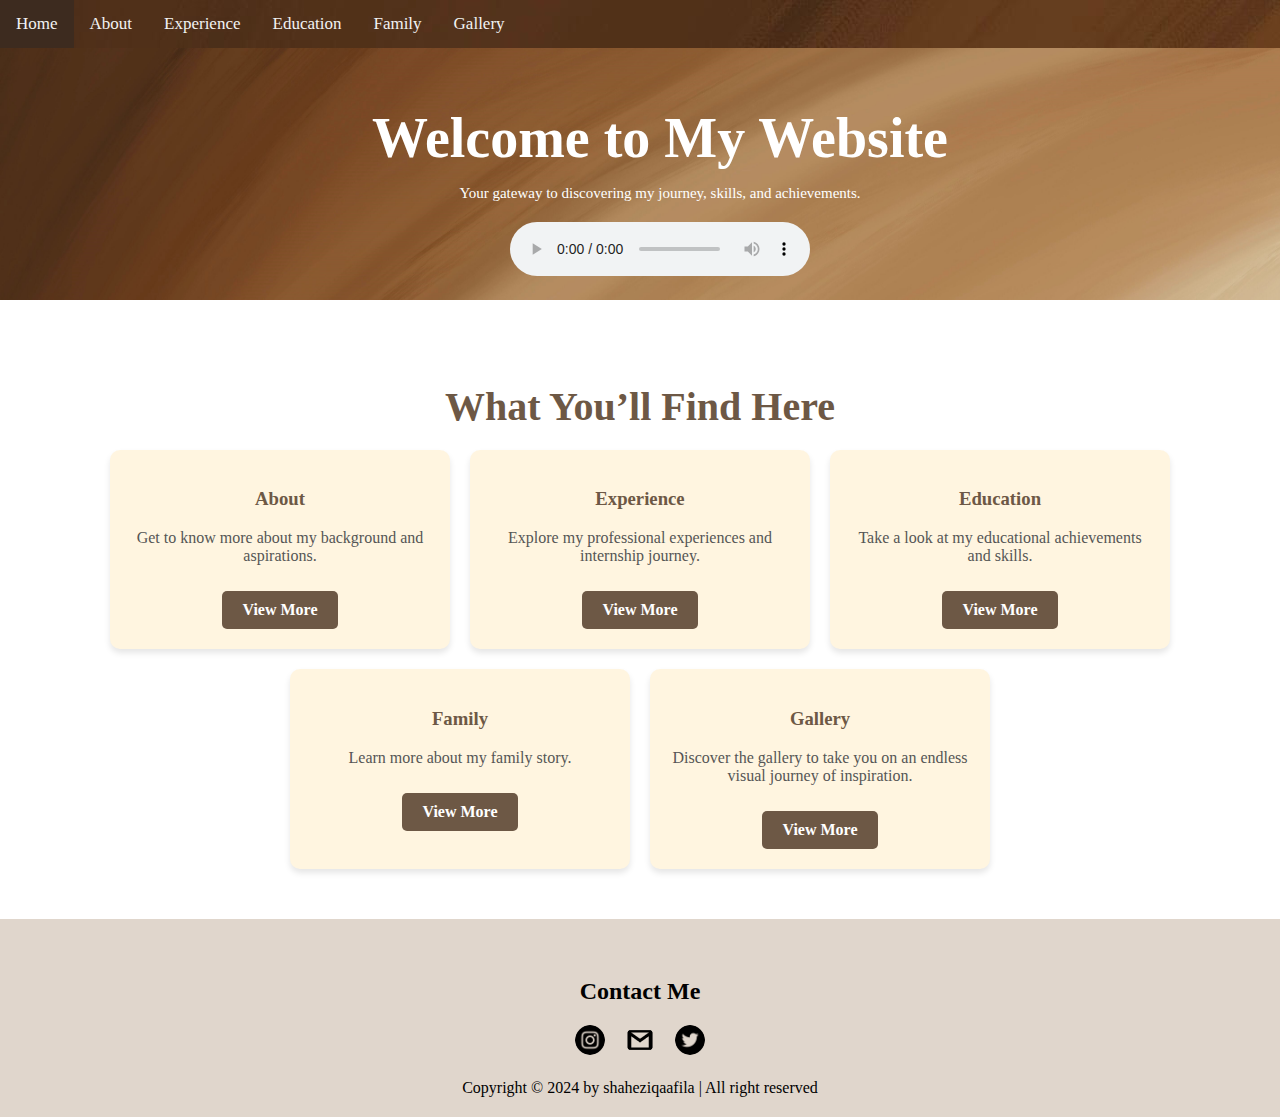
==== index.html @ 93240d4e "Add files via upload" ====
<!DOCTYPE html>
<head>
    <title>Home</title>
<style>
   
    body {
        font-family: "Times New Roman", Times, serif;
        margin: 0;
        padding: 0;
    }

    .bg-img {
        background-image: url("wp.jpg");
        width: 100%;
        padding: 20px;
        min-height:70px; 
        background-position: top;
        background-repeat: no-repeat;
        background-size: cover;
        display: flex;
        justify-content: center;
        align-items: center;
        color: white;
        text-align: center;
        overflow: hidden;
        position: relative;
    }

    .bg-img h1 {
        font-size: 3.5em;
        margin-bottom: 10px;
        animation: slideIn 1.5s ease-in-out;
    }

    .bg-img p {
        font-size: 15px;
        margin-bottom: 20px;
        animation: fadeIn 2s ease-in-out;
    }

    .bg-img a {
        padding: 10px 20px;
        color: white;
        background-color: #6d5845;
        text-decoration: none;
        border-radius: 5px;
        font-weight: bold;
        transition: background-color 0.3s ease;
        animation: bounceIn 2.5s ease-in-out;
    }

    .bg-img a:hover {
        background-color: #3D2B1F;
    }

    @keyframes slideIn {
        from {
            transform: translateY(-50px);
            opacity: 0;
        }
        to {
            transform: translateY(0);
            opacity: 1;
        }
    }

    @keyframes fadeIn {
        from {
            opacity: 0;
        }
        to {
            opacity: 1;
        }
    }

    @keyframes bounceIn {
        0% {
            transform: scale(0.9);
            opacity: 0;
        }
        60% {
            transform: scale(1.05);
            opacity: 1;
        }
        100% {
            transform: scale(1);
        }
    }

    .topnav {
        overflow: hidden;
        background navigation: shadow;
        background-image: url("wp.jpg");

        top: 0;
        z-index: 10;
    }

    .topnav a {
        float: left;
        color: #f2f2f2;
        text-align: center;
        padding: 14px 16px;
        text-decoration: none;
        font-size: 17px;
        
        gap: 20px;
    }

    .topnav a:hover {
        background-color: #3D2B1F;
    }

    .section {
        padding: 50px 20px;
        text-align: center;
    }

    .section h2 {
        font-size: 2.5em;
        color: #6d5845;
        margin-bottom: 20px;
    }

    .audio{
	align-audio: center;
	background-color: #3D2B1F;
	}

    .cards {
        display: flex;
        justify-content: center;
        flex-wrap: wrap;
        gap: 20px;
    }

    .card {
        background-color: #FFF5E0;
        width: 300px;
        padding: 20px;
        box-shadow: 0 4px 6px rgba(0, 0, 0, 0.1);
        border-radius: 10px;
        text-align: center;
        animation: slideIn 1.5s ease-in-out;
    }

    .card h3 {
        color: #6d5845;
    }

    .card p {
        color: #555;
    }

    .card a {
        display: inline-block;
        margin-top: 10px;
        padding: 10px 20px;
        background-color: #6d5845;
        color: white;
        text-decoration: none;
        border-radius: 5px;
        font-weight: bold;
    }

    .card a:hover {
        background-color: #3D2B1F;
    }

    footer {
        background-color: #e0d6cc;
        color: #010101;
        padding: 20px;
        text-align: center;
    }

    .footer {
        max-width: 1200px;
        margin: 0 auto;
        padding: 20px;
    }

    .social-media {
        display: flex;
        justify-content: center;
        align-items: center;
        margin-top: 20px;
    }

    .social-media a {
        margin: 0 10px;
    }

    .social-media img {
        width: 30px;
        height: 30px;
        border-radius: 50%;
    }
</style>
<body>

    <div class="topnav">
        <a href="index.html">Home</a>
        <a href="about.html">About</a>
        <a href="experience.html">Experience</a>
        <a href="education.html">Education</a>
	<a href="family.html">Family</a>
        <a href="gallery.html">Gallery</a>
    </div>

    <div class="bg-img">
        <div>
            <h1>Welcome to My Website</h1>
            <p>Your gateway to discovering my journey, skills, and achievements.</p>
    <audio controls>
  	    <source src="pov.mp3" type="audio/mpeg">
	    Your browser does not support the audio element.
     </audio>

        </div>
    </div>

	
    <div class="section">
        <h2>What You’ll Find Here</h2>

        <div class="cards">
            <div class="card">
                <h3>About</h3>
                <p>Get to know more about my background and aspirations.</p>
                <a href="about.html">View More</a>
            </div>

            <div class="card">
                <h3>Experience</h3>
                <p>Explore my professional experiences and internship journey.</p>
                <a href="experience.html">View More</a>
            </div>

            <div class="card">
                <h3>Education</h3>
                <p>Take a look at my educational achievements and skills.</p>
                <a href="education.html">View More</a>
            </div>

	 <div class="card">
                <h3>Family</h3>
                <p>Learn more about my family story.</p>
                <a href="family.html">View More</a>

            </div>

	<div class="card">
                <h3>Gallery</h3>
                <p>Discover the gallery to take you on an endless visual journey of inspiration.</p>
                <a href="gallery.html">View More</a>

            </div>
        </div>
    </div>

    <footer>
        <div class="footer">
            <h2>Contact Me</h2>
            <div class="social-media">
                <a href="https://www.instagram.com/shaheziqaafila/" target="_blank">
                    <img src="instagram.png" alt="Instagram">
                </a>
                <a href="https://mail.google.com/mail/u/0/#inbox" target="_blank">
                    <img src="mail logo.png" alt="Email">
                </a>
                <a href="https://x.com/shaheziqaafila" target="_blank">
                    <img src="twitter.png" alt="Twitter">
                </a>
            </div>
        </div>
        Copyright &copy; 2024 by shaheziqaafila | All right reserved
    </footer>
</body>
</html>
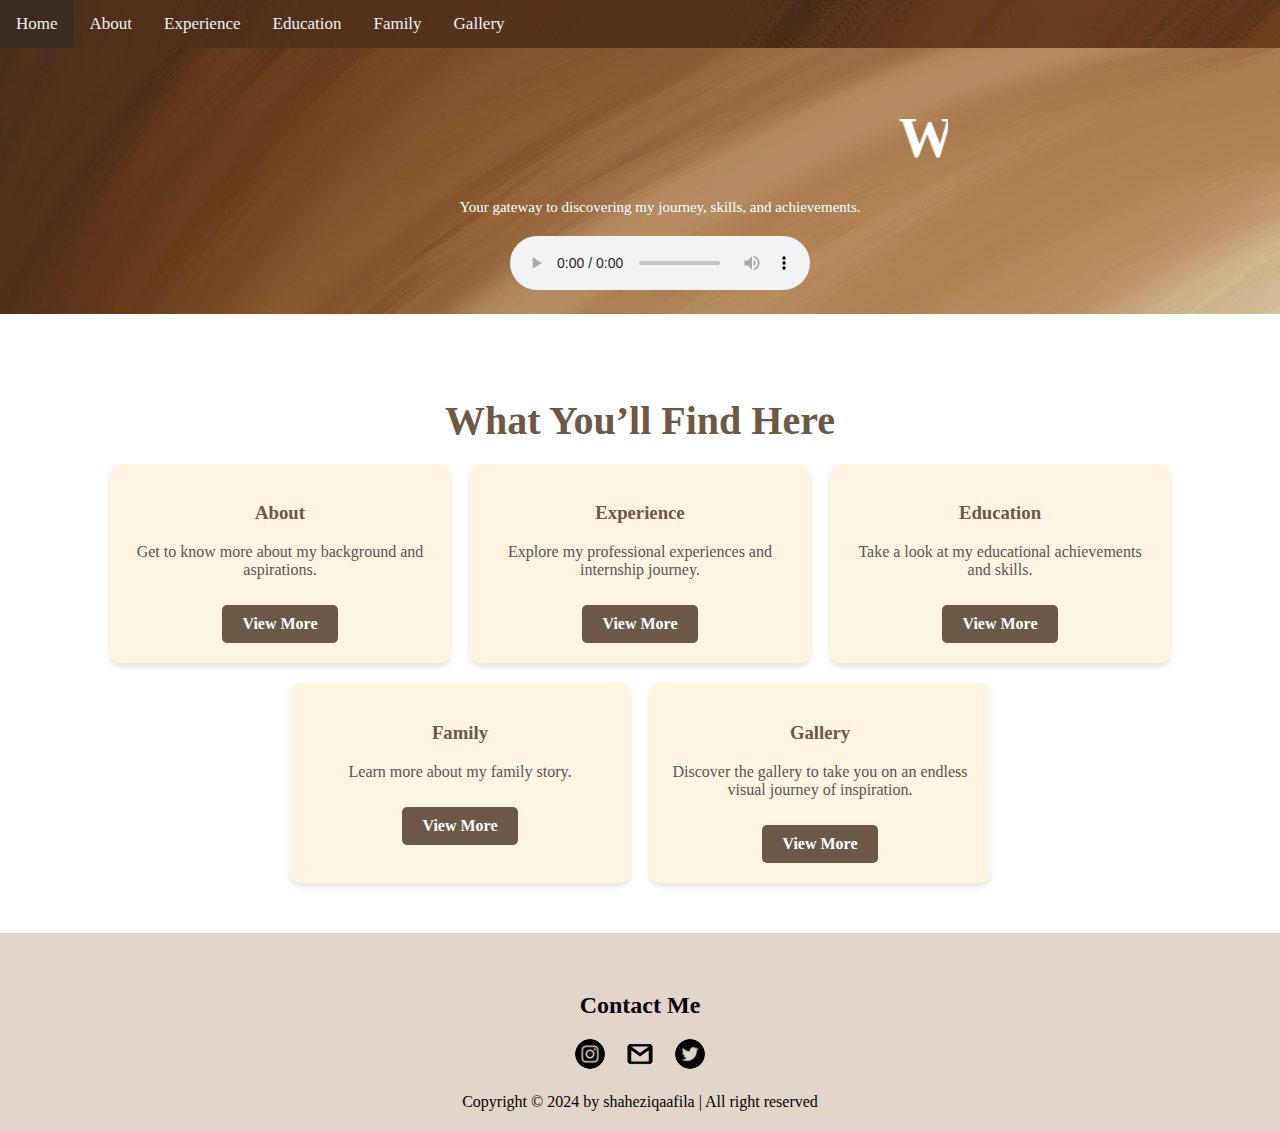
==== commit c93bd74b: "Update index.html" ====
--- a/index.html
+++ b/index.html
@@ -1,5 +1,9 @@
 <!DOCTYPE html>
+<html lang="en">
 <head>
+    <meta charset="UTF-8">
+    <meta name="viewport" content="width=device-width, initial-scale=1.0">
+    <link rel="stylesheet" href="index.css">
     <title>Home</title>
 <style>
    
@@ -91,7 +95,6 @@
         overflow: hidden;
         background navigation: shadow;
         background-image: url("wp.jpg");
-
         top: 0;
         z-index: 10;
     }
@@ -103,7 +106,6 @@
         padding: 14px 16px;
         text-decoration: none;
         font-size: 17px;
-        
         gap: 20px;
     }
 
@@ -210,7 +212,7 @@
 
     <div class="bg-img">
         <div>
-            <h1>Welcome to My Website</h1>
+            <marquee></merquee><h1>Welcome to My Website</h1></marquee>
             <p>Your gateway to discovering my journey, skills, and achievements.</p>
     <audio controls>
   	    <source src="pov.mp3" type="audio/mpeg">
--- a/index.css
+++ b/index.css
@@ -0,0 +1,191 @@
+footer {
+        background-color: #e0d6cc;
+        color: #010101;
+        padding: 20px;
+        text-align: center;
+    }
+
+    .footer {
+        max-width: 1200px;
+        margin: 0 auto;
+        padding: 20px;
+    }
+
+    .social-media {
+        display: flex;
+        justify-content: center;
+        align-items: center;
+        margin-top: 20px;
+    }
+
+    .social-media a {
+        margin: 0 10px;
+    }
+
+    .social-media img {
+        width: 30px;
+        height: 30px;
+        border-radius: 50%;
+    }
+
+     body {
+        font-family: "Times New Roman", Times, serif;
+        margin: 0;
+        padding: 0;
+    }
+
+    .bg-img {
+        background-image: url("wp.jpg");
+        width: 100%;
+        padding: 20px;
+        min-height:70px; 
+        background-position: top;
+        background-repeat: no-repeat;
+        background-size: cover;
+        display: flex;
+        justify-content: center;
+        align-items: center;
+        color: white;
+        text-align: center;
+        overflow: hidden;
+        position: relative;
+    }
+
+    .bg-img h1 {
+        font-size: 3.5em;
+        margin-bottom: 10px;
+        animation: slideIn 1.5s ease-in-out;
+    }
+
+    .bg-img p {
+        font-size: 15px;
+        margin-bottom: 20px;
+        animation: fadeIn 2s ease-in-out;
+    }
+
+    .bg-img a {
+        padding: 10px 20px;
+        color: white;
+        background-color: #6d5845;
+        text-decoration: none;
+        border-radius: 5px;
+        font-weight: bold;
+        transition: background-color 0.3s ease;
+        animation: bounceIn 2.5s ease-in-out;
+    }
+
+    .bg-img a:hover {
+        background-color: #3D2B1F;
+    }
+
+    @keyframes slideIn {
+        from {
+            transform: translateY(-50px);
+            opacity: 0;
+        }
+        to {
+            transform: translateY(0);
+            opacity: 1;
+        }
+    }
+
+    @keyframes fadeIn {
+        from {
+            opacity: 0;
+        }
+        to {
+            opacity: 1;
+        }
+    }
+
+    @keyframes bounceIn {
+        0% {
+            transform: scale(0.9);
+            opacity: 0;
+        }
+        60% {
+            transform: scale(1.05);
+            opacity: 1;
+        }
+        100% {
+            transform: scale(1);
+        }
+    }
+
+    .topnav {
+        overflow: hidden;
+        background navigation: shadow;
+        background-image: url("wp.jpg");
+        top: 0;
+        z-index: 10;
+    }
+
+    .topnav a {
+        float: left;
+        color: #f2f2f2;
+        text-align: center;
+        padding: 14px 16px;
+        text-decoration: none;
+        font-size: 17px;
+        gap: 20px;
+    }
+
+    .topnav a:hover {
+        background-color: #3D2B1F;
+    }
+
+    .section {
+        padding: 50px 20px;
+        text-align: center;
+    }
+
+    .section h2 {
+        font-size: 2.5em;
+        color: #6d5845;
+        margin-bottom: 20px;
+    }
+
+    .audio{
+	align-audio: center;
+	background-color: #3D2B1F;
+	}
+
+     .cards {
+        display: flex;
+        justify-content: center;
+        flex-wrap: wrap;
+        gap: 20px;
+    }
+
+    .card {
+        background-color: #FFF5E0;
+        width: 300px;
+        padding: 20px;
+        box-shadow: 0 4px 6px rgba(0, 0, 0, 0.1);
+        border-radius: 10px;
+        text-align: center;
+        animation: slideIn 1.5s ease-in-out;
+    }
+
+    .card h3 {
+        color: #6d5845;
+    }
+
+    .card p {
+        color: #555;
+    }
+
+    .card a {
+        display: inline-block;
+        margin-top: 10px;
+        padding: 10px 20px;
+        background-color: #6d5845;
+        color: white;
+        text-decoration: none;
+        border-radius: 5px;
+        font-weight: bold;
+    }
+
+    .card a:hover {
+        background-color: #3D2B1F;
+    }
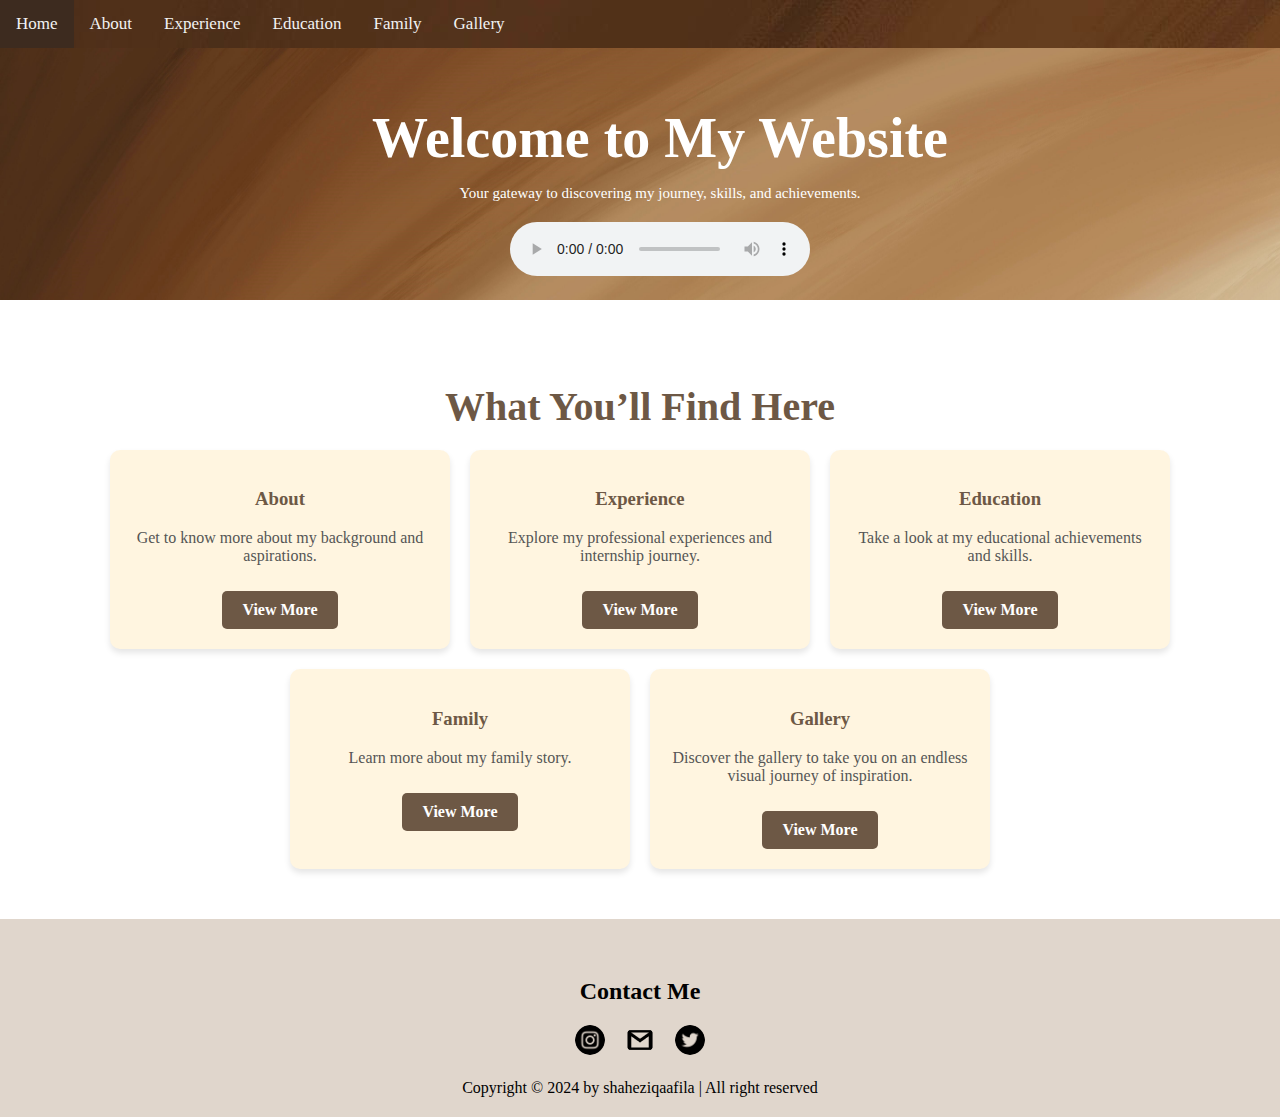
==== commit 5a45ca0b: "Update index.html" ====
--- a/index.html
+++ b/index.html
@@ -212,7 +212,7 @@
 
     <div class="bg-img">
         <div>
-            <marquee></merquee><h1>Welcome to My Website</h1></marquee>
+            <h1>Welcome to My Website</h1>
             <p>Your gateway to discovering my journey, skills, and achievements.</p>
     <audio controls>
   	    <source src="pov.mp3" type="audio/mpeg">
